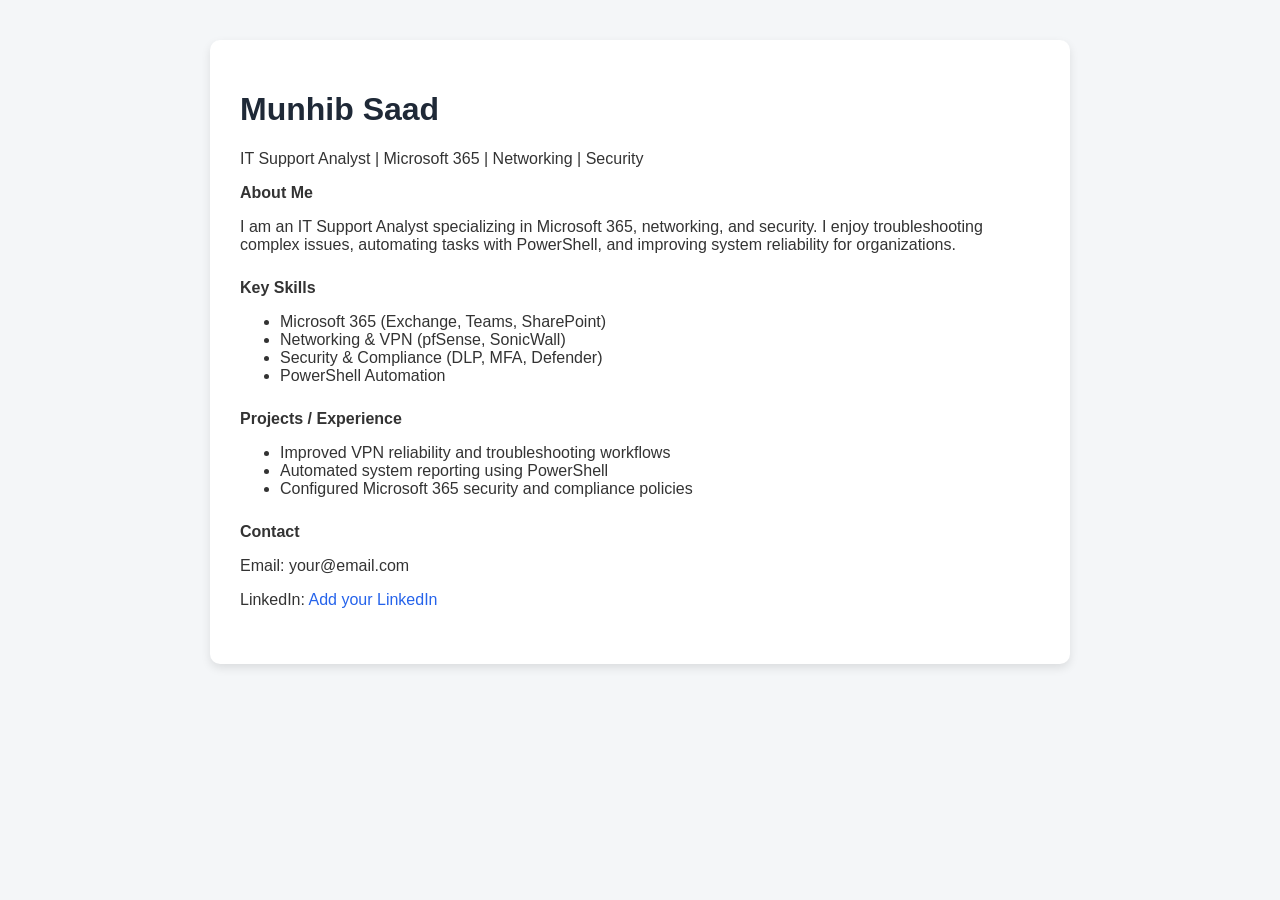
==== index.html @ c9fd9ea8 "Add initial HTML structure for personal webpage" ====
<!DOCTYPE html>
<html lang="en">
<head>
  <meta charset="UTF-8">
  <meta name="viewport" content="width=device-width, initial-scale=1.0">
  <title>Munhib Saad | IT Support Analyst</title>
  <style>
    body {
      font-family: Arial, sans-serif;
      margin: 40px;
      background: #f4f6f8;
      color: #333;
    }
    h1 {
      color: #1f2937;
    }
    .container {
      max-width: 800px;
      margin: auto;
      background: white;
      padding: 30px;
      border-radius: 10px;
      box-shadow: 0 4px 10px rgba(0,0,0,0.1);
    }
    .section {
      margin-bottom: 25px;
    }
    .title {
      font-weight: bold;
      margin-bottom: 10px;
    }
    a {
      color: #2563eb;
      text-decoration: none;
    }
  </style>
</head>
<body>
  <div class="container">
    <h1>Munhib Saad</h1>
    <p>IT Support Analyst | Microsoft 365 | Networking | Security</p>

    <div class="section">
      <div class="title">About Me</div>
      <p>
        I am an IT Support Analyst specializing in Microsoft 365, networking, and security. 
        I enjoy troubleshooting complex issues, automating tasks with PowerShell, 
        and improving system reliability for organizations.
      </p>
    </div>

    <div class="section">
      <div class="title">Key Skills</div>
      <ul>
        <li>Microsoft 365 (Exchange, Teams, SharePoint)</li>
        <li>Networking & VPN (pfSense, SonicWall)</li>
        <li>Security & Compliance (DLP, MFA, Defender)</li>
        <li>PowerShell Automation</li>
      </ul>
    </div>

    <div class="section">
      <div class="title">Projects / Experience</div>
      <ul>
        <li>Improved VPN reliability and troubleshooting workflows</li>
        <li>Automated system reporting using PowerShell</li>
        <li>Configured Microsoft 365 security and compliance policies</li>
      </ul>
    </div>

    <div class="section">
      <div class="title">Contact</div>
      <p>Email: your@email.com</p>
      <p>LinkedIn: <a href="#">Add your LinkedIn</a></p>
    </div>
  </div>
</body>
</html>
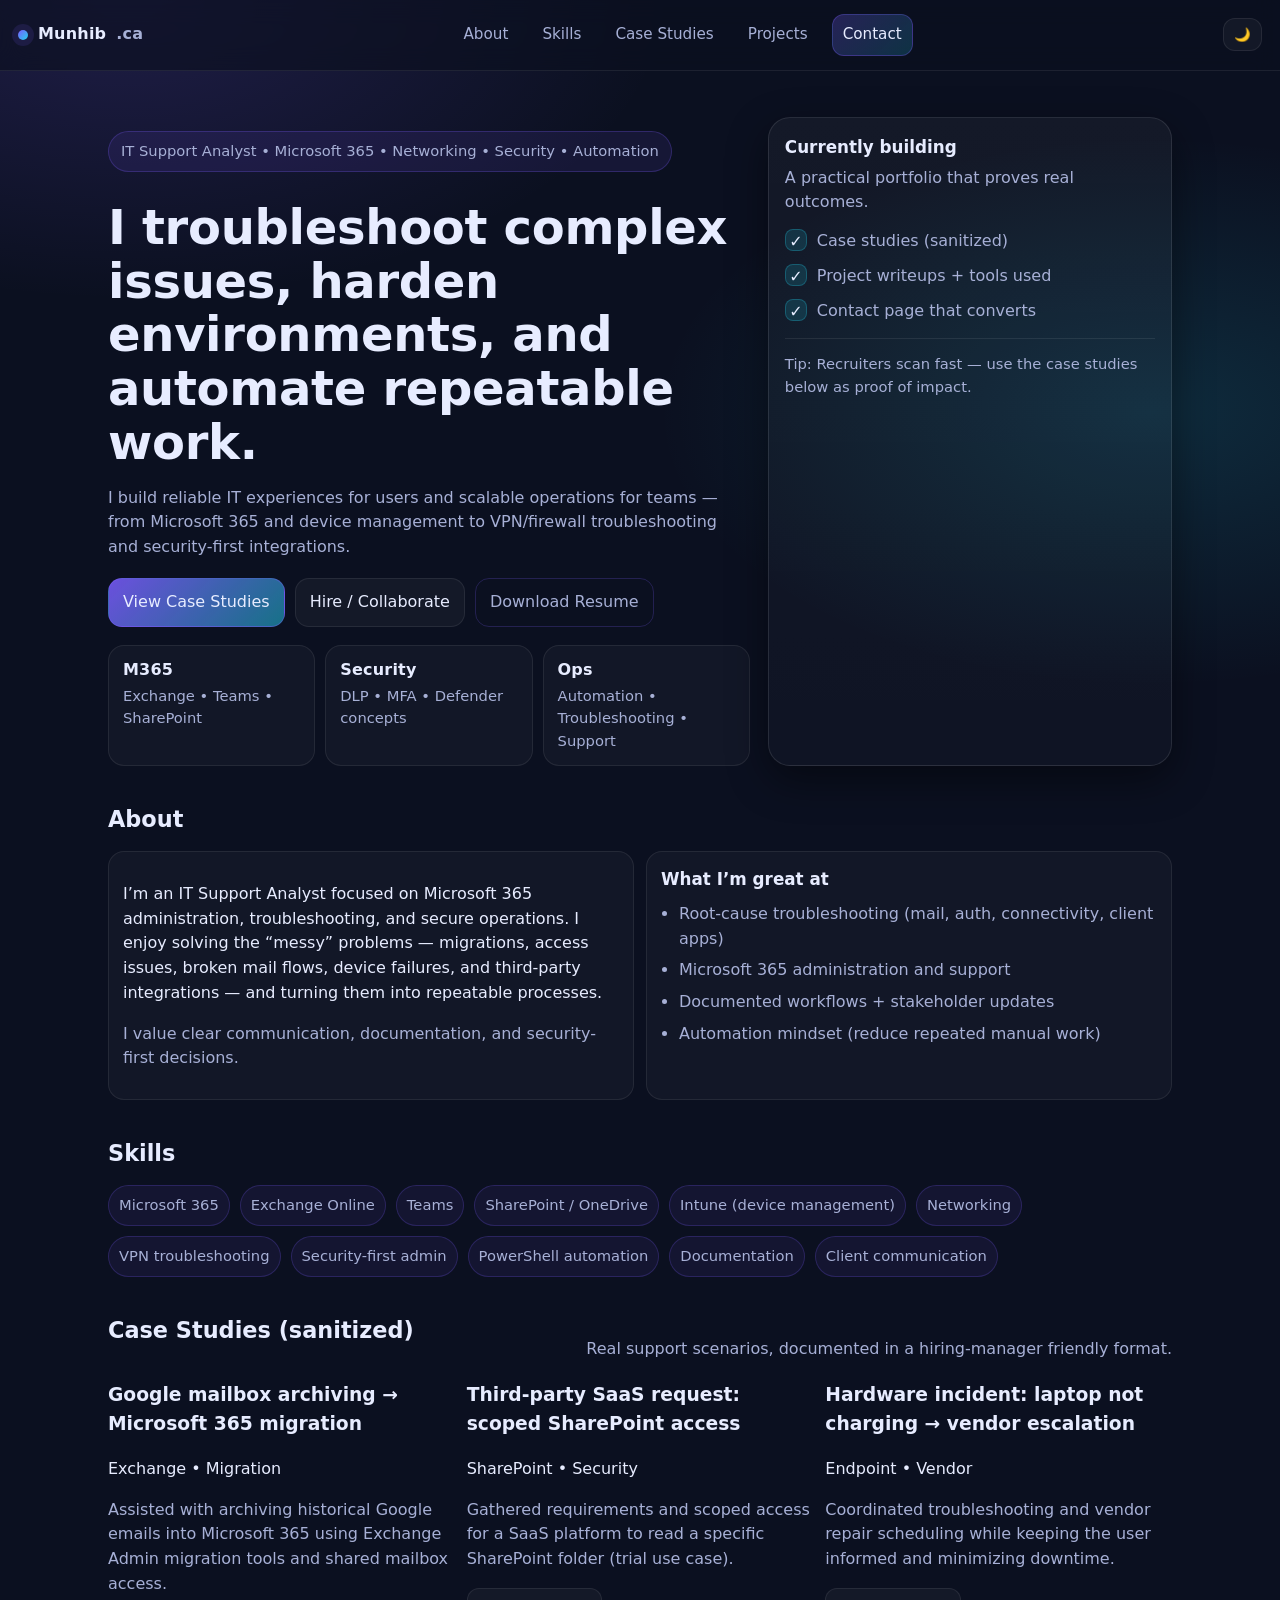
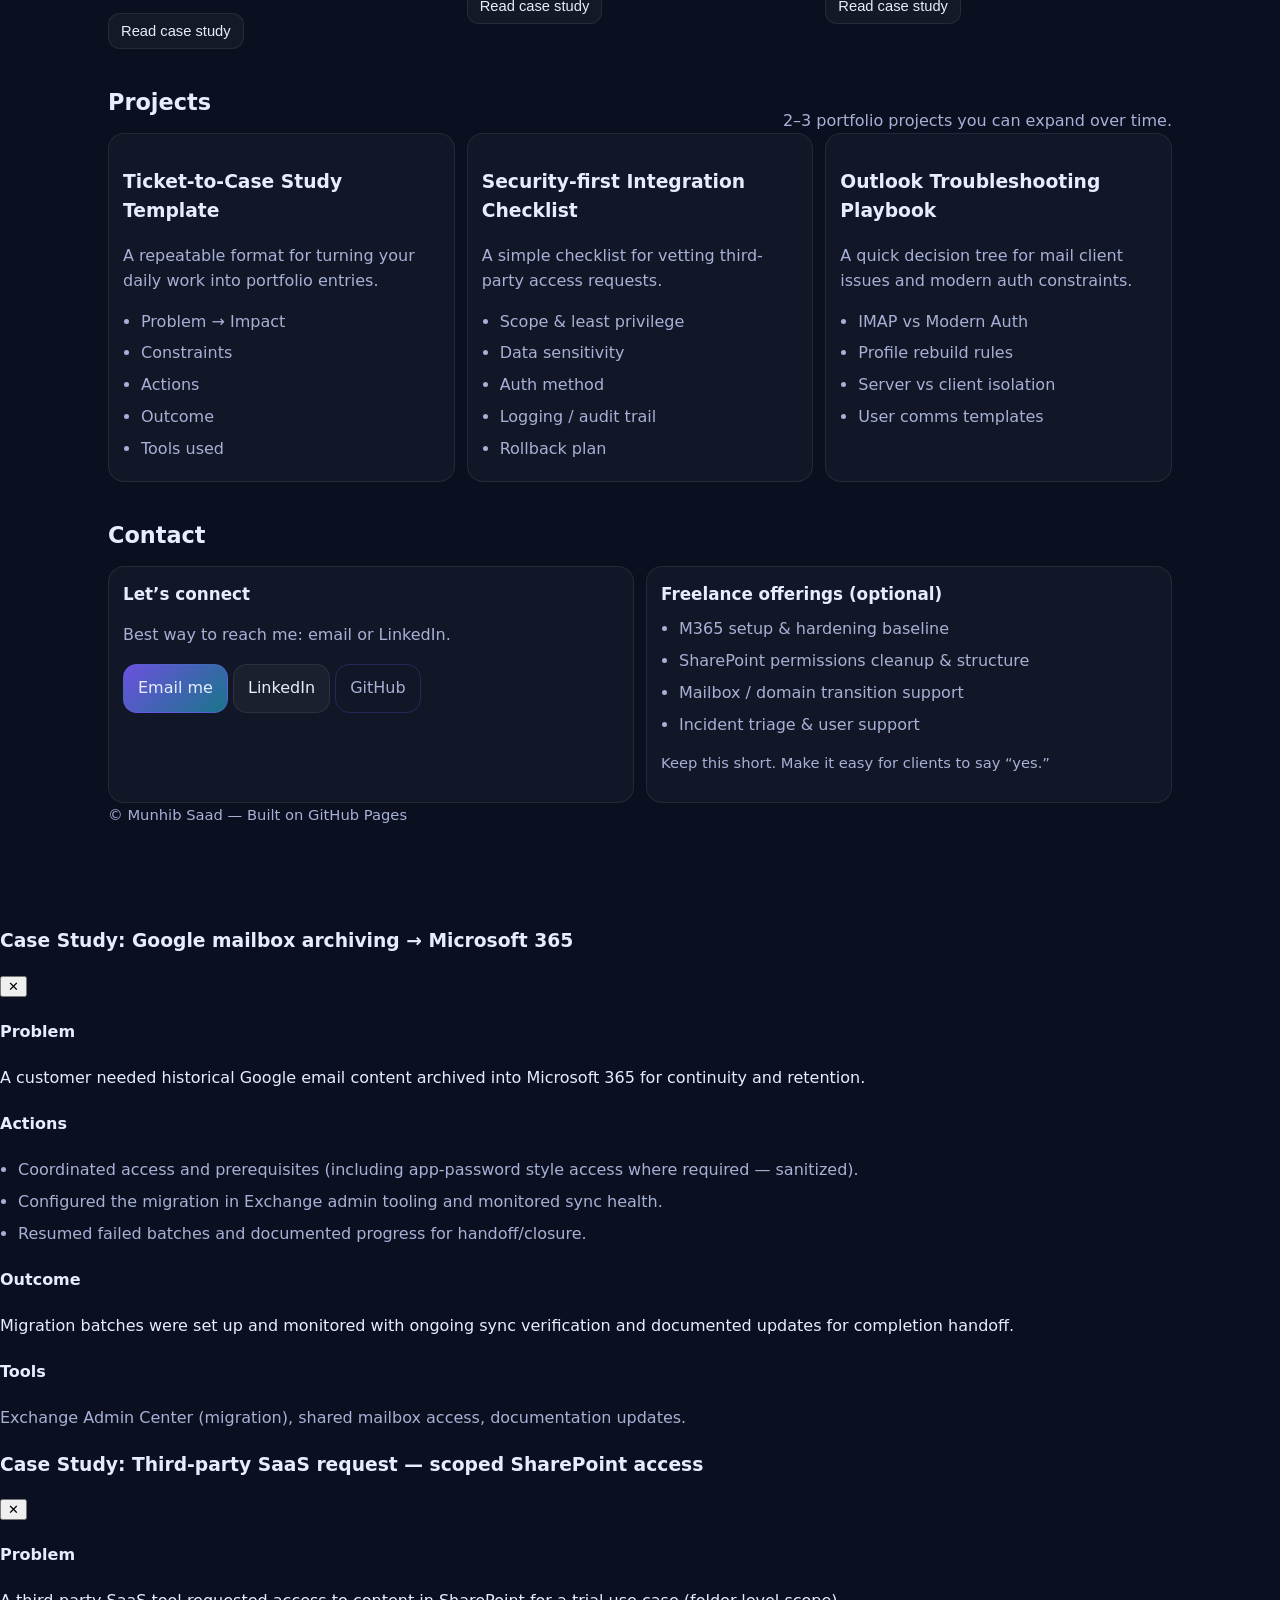
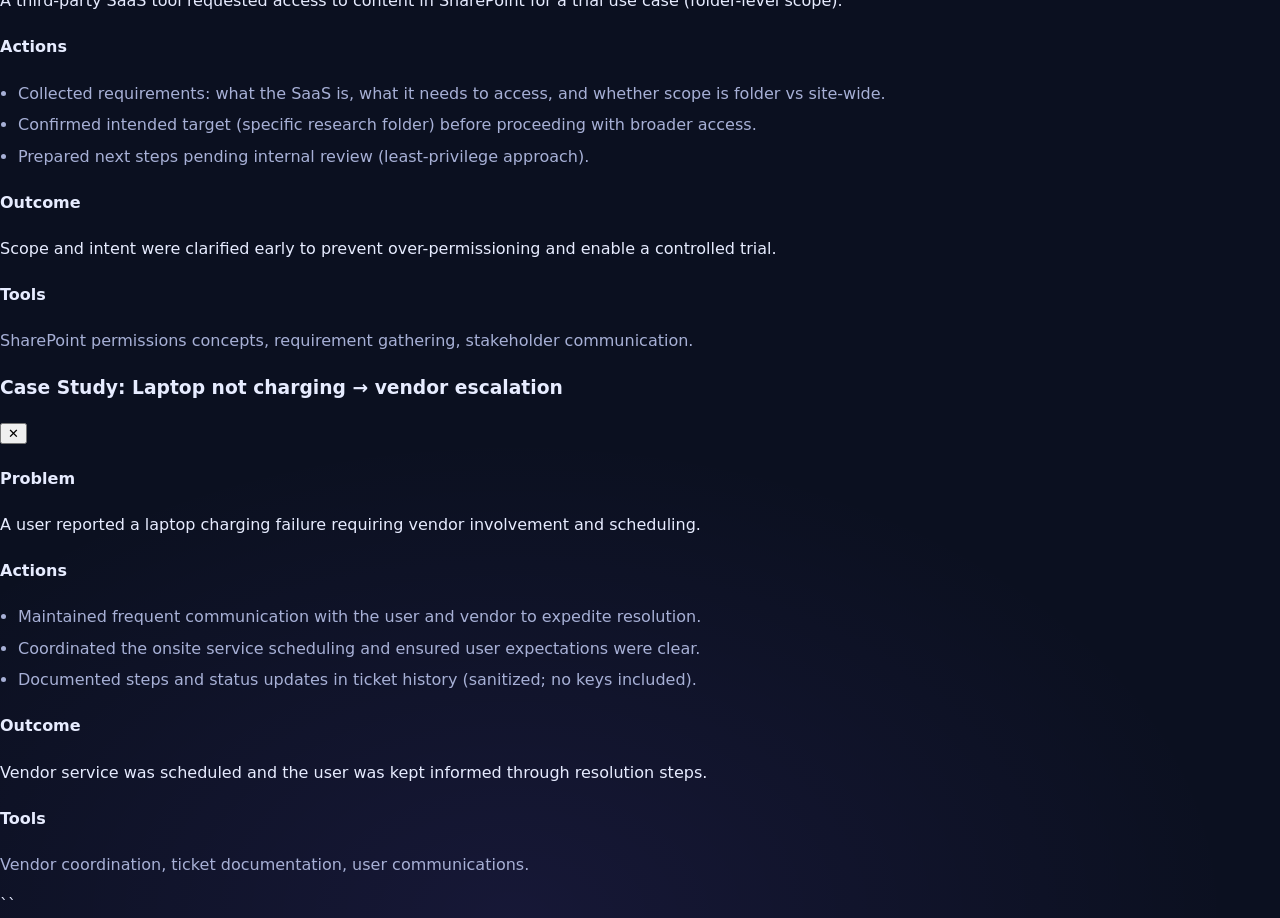
==== commit 4891f2d1: "Enhance SEO with meta tags and restructure header Added meta tags for SEO and improved header struct" ====
--- a/index.html
+++ b/index.html
@@ -1,78 +1,342 @@
 <!DOCTYPE html>
 <html lang="en">
 <head>
-  <meta charset="UTF-8">
-  <meta name="viewport" content="width=device-width, initial-scale=1.0">
+  <meta charset="UTF-8" />
+  <meta name="viewport" content="width=device-width, initial-scale=1.0" />
   <title>Munhib Saad | IT Support Analyst</title>
-  <style>
-    body {
-      font-family: Arial, sans-serif;
-      margin: 40px;
-      background: #f4f6f8;
-      color: #333;
-    }
-    h1 {
-      color: #1f2937;
-    }
-    .container {
-      max-width: 800px;
-      margin: auto;
-      background: white;
-      padding: 30px;
-      border-radius: 10px;
-      box-shadow: 0 4px 10px rgba(0,0,0,0.1);
-    }
-    .section {
-      margin-bottom: 25px;
-    }
-    .title {
-      font-weight: bold;
-      margin-bottom: 10px;
-    }
-    a {
-      color: #2563eb;
-      text-decoration: none;
-    }
-  </style>
+  <meta name="description" content="IT Support Analyst specializing in Microsoft 365, networking, security, and automation. Case studies, projects, and contact." />
+  <meta name="theme-color" content="#0b1020" />
+
+  <!-- Open Graph (optional but nice) -->
+  <meta property="og:title" content="Munhib Saad | IT Support Analyst" />
+  <meta property="og:description" content="Microsoft 365 • Networking • Security • Automation — Case Studies & Projects" />
+  <meta property="og:type" content="website" />
+
+  <link rel="stylesheet" href="assets/style.css" />
+
+  <!-- Simple JSON-LD for SEO -->
+  <script type="application/ld+json">
+  {
+    "@context": "https://schema.org",
+    "@type": "Person",
+    "name": "Munhib Saad",
+    "jobTitle": "IT Support Analyst",
+    "url": "https://munhib.ca",
+    "sameAs": [
+      "https://www.linkedin.com/in/YOUR-LINKEDIN"
+    ]
+  }
+  </script>
 </head>
+
 <body>
-  <div class="container">
-    <h1>Munhib Saad</h1>
-    <p>IT Support Analyst | Microsoft 365 | Networking | Security</p>
-
-    <div class="section">
-      <div class="title">About Me</div>
-      <p>
-        I am an IT Support Analyst specializing in Microsoft 365, networking, and security. 
-        I enjoy troubleshooting complex issues, automating tasks with PowerShell, 
-        and improving system reliability for organizations.
-      </p>
-    </div>
-
-    <div class="section">
-      <div class="title">Key Skills</div>
-      <ul>
-        <li>Microsoft 365 (Exchange, Teams, SharePoint)</li>
-        <li>Networking & VPN (pfSense, SonicWall)</li>
-        <li>Security & Compliance (DLP, MFA, Defender)</li>
-        <li>PowerShell Automation</li>
-      </ul>
-    </div>
-
-    <div class="section">
-      <div class="title">Projects / Experience</div>
-      <ul>
-        <li>Improved VPN reliability and troubleshooting workflows</li>
-        <li>Automated system reporting using PowerShell</li>
-        <li>Configured Microsoft 365 security and compliance policies</li>
-      </ul>
-    </div>
-
-    <div class="section">
-      <div class="title">Contact</div>
-      <p>Email: your@email.com</p>
-      <p>LinkedIn: <a href="#">Add your LinkedIn</a></p>
+  <header class="site-header">
+    <a class="logo" href="#top" aria-label="Home">
+      <span class="logo-dot"></span> Munhib<span class="muted">.ca</span>
+    </a>
+
+    <nav class="nav">
+      <a href="#about">About</a>
+      <a href="#skills">Skills</a>
+      <a href="#case-studies">Case Studies</a>
+      <a href="#projects">Projects</a>
+      <a href="#contact" class="nav-cta">Contact</a>
+    </nav>
+
+    <button class="theme-toggle" id="themeToggle" aria-label="Toggle theme">
+      <span id="themeIcon">🌙</span>
+    </button>
+  </header>
+
+  <main id="top">
+    <!-- HERO -->
+    <section class="hero">
+      <div class="hero-content">
+        <p class="pill">IT Support Analyst • Microsoft 365 • Networking • Security • Automation</p>
+        <h1>
+          I troubleshoot complex issues, harden environments, and automate repeatable work.
+        </h1>
+        <p class="subtitle">
+          I build reliable IT experiences for users and scalable operations for teams — from Microsoft 365 and device management
+          to VPN/firewall troubleshooting and security-first integrations.
+        </p>
+
+        <div class="hero-actions">
+          <a class="btn primary" href="#case-studies">View Case Studies</a>
+          <a class="btn" href="#contact">Hire / Collaborate</a>
+          <a class="btn ghost" href="assets/Munhib_Saad_Resume.pdf" target="_blank" rel="noopener">Download Resume</a>
+        </div>
+
+        <div class="hero-metrics">
+          <div class="metric">
+            <div class="metric-value">M365</div>
+            <div class="metric-label">Exchange • Teams • SharePoint</div>
+          </div>
+          <div class="metric">
+            <div class="metric-value">Security</div>
+            <div class="metric-label">DLP • MFA • Defender concepts</div>
+          </div>
+          <div class="metric">
+            <div class="metric-value">Ops</div>
+            <div class="metric-label">Automation • Troubleshooting • Support</div>
+          </div>
+        </div>
+      </div>
+
+      <div class="hero-card">
+        <div class="card-header">
+          <h2>Currently building</h2>
+          <p class="muted">A practical portfolio that proves real outcomes.</p>
+        </div>
+        <ul class="checklist">
+          <li><span class="check">✓</span> Case studies (sanitized)</li>
+          <li><span class="check">✓</span> Project writeups + tools used</li>
+          <li><span class="check">✓</span> Contact page that converts</li>
+        </ul>
+        <div class="divider"></div>
+        <p class="muted small">
+          Tip: Recruiters scan fast — use the case studies below as proof of impact.
+        </p>
+      </div>
+    </section>
+
+    <!-- ABOUT -->
+    <section class="section" id="about">
+      <h2>About</h2>
+      <div class="grid two">
+        <div class="panel">
+          <p>
+            I’m an IT Support Analyst focused on Microsoft 365 administration, troubleshooting, and secure operations.
+            I enjoy solving the “messy” problems — migrations, access issues, broken mail flows, device failures, and
+            third-party integrations — and turning them into repeatable processes.
+          </p>
+          <p class="muted">
+            I value clear communication, documentation, and security-first decisions.
+          </p>
+        </div>
+
+        <div class="panel">
+          <h3 class="panel-title">What I’m great at</h3>
+          <ul class="bullets">
+            <li>Root-cause troubleshooting (mail, auth, connectivity, client apps)</li>
+            <li>Microsoft 365 administration and support</li>
+            <li>Documented workflows + stakeholder updates</li>
+            <li>Automation mindset (reduce repeated manual work)</li>
+          </ul>
+        </div>
+      </div>
+    </section>
+
+    <!-- SKILLS -->
+    <section class="section" id="skills">
+      <h2>Skills</h2>
+      <div class="chips">
+        <span class="chip">Microsoft 365</span>
+        <span class="chip">Exchange Online</span>
+        <span class="chip">Teams</span>
+        <span class="chip">SharePoint / OneDrive</span>
+        <span class="chip">Intune (device management)</span>
+        <span class="chip">Networking</span>
+        <span class="chip">VPN troubleshooting</span>
+        <span class="chip">Security-first admin</span>
+        <span class="chip">PowerShell automation</span>
+        <span class="chip">Documentation</span>
+        <span class="chip">Client communication</span>
+      </div>
+    </section>
+
+    <!-- CASE STUDIES -->
+    <section class="section" id="case-studies">
+      <div class="section-head">
+        <h2>Case Studies (sanitized)</h2>
+        <p class="muted">Real support scenarios, documented in a hiring‑manager friendly format.</p>
+      </div>
+
+      <div class="cards">
+        <article class="card">
+          <div class="card-top">
+            <h3>Google mailbox archiving → Microsoft 365 migration</h3>
+            <span class="tag">Exchange • Migration</span>
+          </div>
+          <p class="muted">
+            Assisted with archiving historical Google emails into Microsoft 365 using Exchange Admin migration tools and shared mailbox access.
+          </p>
+          <button class="btn small" data-modal="cs1">Read case study</button>
+        </article>
+
+        <article class="card">
+          <div class="card-top">
+            <h3>Third‑party SaaS request: scoped SharePoint access</h3>
+            <span class="tag">SharePoint • Security</span>
+          </div>
+          <p class="muted">
+            Gathered requirements and scoped access for a SaaS platform to read a specific SharePoint folder (trial use case).
+          </p>
+          <button class="btn small" data-modal="cs2">Read case study</button>
+        </article>
+
+        <article class="card">
+          <div class="card-top">
+            <h3>Hardware incident: laptop not charging → vendor escalation</h3>
+            <span class="tag">Endpoint • Vendor</span>
+          </div>
+          <p class="muted">
+            Coordinated troubleshooting and vendor repair scheduling while keeping the user informed and minimizing downtime.
+          </p>
+          <button class="btn small" data-modal="cs3">Read case study</button>
+        </article>
+      </div>
+    </section>
+
+    <!-- PROJECTS -->
+    <section class="section" id="projects">
+      <div class="section-head">
+        <h2>Projects</h2>
+        <p class="muted">2–3 portfolio projects you can expand over time.</p>
+      </div>
+
+      <div class="grid three">
+        <div class="panel project">
+          <h3>Ticket-to-Case Study Template</h3>
+          <p class="muted">A repeatable format for turning your daily work into portfolio entries.</p>
+          <ul class="bullets">
+            <li>Problem → Impact</li>
+            <li>Constraints</li>
+            <li>Actions</li>
+            <li>Outcome</li>
+            <li>Tools used</li>
+          </ul>
+        </div>
+
+        <div class="panel project">
+          <h3>Security-first Integration Checklist</h3>
+          <p class="muted">A simple checklist for vetting third-party access requests.</p>
+          <ul class="bullets">
+            <li>Scope & least privilege</li>
+            <li>Data sensitivity</li>
+            <li>Auth method</li>
+            <li>Logging / audit trail</li>
+            <li>Rollback plan</li>
+          </ul>
+        </div>
+
+        <div class="panel project">
+          <h3>Outlook Troubleshooting Playbook</h3>
+          <p class="muted">A quick decision tree for mail client issues and modern auth constraints.</p>
+          <ul class="bullets">
+            <li>IMAP vs Modern Auth</li>
+            <li>Profile rebuild rules</li>
+            <li>Server vs client isolation</li>
+            <li>User comms templates</li>
+          </ul>
+        </div>
+      </div>
+    </section>
+
+    <!-- CONTACT -->
+    <section class="section" id="contact">
+      <h2>Contact</h2>
+      <div class="grid two">
+        <div class="panel">
+          <h3 class="panel-title">Let’s connect</h3>
+          <p class="muted">
+            Best way to reach me: email or LinkedIn.
+          </p>
+          <div class="contact-buttons">
+            <a class="btn primary" href="mailto:YOUR.EMAIL@DOMAIN.COM">Email me</a>
+            <a class="btn" href="https://www.linkedin.com/in/YOUR-LINKEDIN" target="_blank" rel="noopener">LinkedIn</a>
+            <a class="btn ghost" href="https://github.com/underworld16190" target="_blank" rel="noopener">GitHub</a>
+          </div>
+        </div>
+
+        <div class="panel">
+          <h3 class="panel-title">Freelance offerings (optional)</h3>
+          <ul class="bullets">
+            <li>M365 setup & hardening baseline</li>
+            <li>SharePoint permissions cleanup & structure</li>
+            <li>Mailbox / domain transition support</li>
+            <li>Incident triage & user support</li>
+          </ul>
+          <p class="muted small">Keep this short. Make it easy for clients to say “yes.”</p>
+        </div>
+      </div>
+      <footer class="footer">
+        <span class="muted small">© <span id="year"></span> Munhib Saad — Built on GitHub Pages</span>
+      </footer>
+    </section>
+  </main>
+
+  <!-- MODALS -->
+  <div class="modal" id="cs1" aria-hidden="true">
+    <div class="modal-card" role="dialog" aria-modal="true" aria-labelledby="cs1title">
+      <div class="modal-head">
+        <h3 id="cs1title">Case Study: Google mailbox archiving → Microsoft 365</h3>
+        <button class="icon-btn" data-close aria-label="Close">✕</button>
+      </div>
+      <div class="modal-body">
+        <h4>Problem</h4>
+        <p>A customer needed historical Google email content archived into Microsoft 365 for continuity and retention.</p>
+        <h4>Actions</h4>
+        <ul class="bullets">
+          <li>Coordinated access and prerequisites (including app-password style access where required — sanitized).</li>
+          <li>Configured the migration in Exchange admin tooling and monitored sync health.</li>
+          <li>Resumed failed batches and documented progress for handoff/closure.</li>
+        </ul>
+        <h4>Outcome</h4>
+        <p>Migration batches were set up and monitored with ongoing sync verification and documented updates for completion handoff.</p>
+        <h4>Tools</h4>
+        <p class="muted">Exchange Admin Center (migration), shared mailbox access, documentation updates.</p>
+      </div>
     </div>
   </div>
+
+  <div class="modal" id="cs2" aria-hidden="true">
+    <div class="modal-card" role="dialog" aria-modal="true" aria-labelledby="cs2title">
+      <div class="modal-head">
+        <h3 id="cs2title">Case Study: Third-party SaaS request — scoped SharePoint access</h3>
+        <button class="icon-btn" data-close aria-label="Close">✕</button>
+      </div>
+      <div class="modal-body">
+        <h4>Problem</h4>
+        <p>A third-party SaaS tool requested access to content in SharePoint for a trial use case (folder-level scope).</p>
+        <h4>Actions</h4>
+        <ul class="bullets">
+          <li>Collected requirements: what the SaaS is, what it needs to access, and whether scope is folder vs site-wide.</li>
+          <li>Confirmed intended target (specific research folder) before proceeding with broader access.</li>
+          <li>Prepared next steps pending internal review (least-privilege approach).</li>
+        </ul>
+        <h4>Outcome</h4>
+        <p>Scope and intent were clarified early to prevent over-permissioning and enable a controlled trial.</p>
+        <h4>Tools</h4>
+        <p class="muted">SharePoint permissions concepts, requirement gathering, stakeholder communication.</p>
+      </div>
+    </div>
+  </div>
+
+  <div class="modal" id="cs3" aria-hidden="true">
+    <div class="modal-card" role="dialog" aria-modal="true" aria-labelledby="cs3title">
+      <div class="modal-head">
+        <h3 id="cs3title">Case Study: Laptop not charging → vendor escalation</h3>
+        <button class="icon-btn" data-close aria-label="Close">✕</button>
+      </div>
+      <div class="modal-body">
+        <h4>Problem</h4>
+        <p>A user reported a laptop charging failure requiring vendor involvement and scheduling.</p>
+        <h4>Actions</h4>
+        <ul class="bullets">
+          <li>Maintained frequent communication with the user and vendor to expedite resolution.</li>
+          <li>Coordinated the onsite service scheduling and ensured user expectations were clear.</li>
+          <li>Documented steps and status updates in ticket history (sanitized; no keys included).</li>
+        </ul>
+        <h4>Outcome</h4>
+        <p>Vendor service was scheduled and the user was kept informed through resolution steps.</p>
+        <h4>Tools</h4>
+        <p class="muted">Vendor coordination, ticket documentation, user communications.</p>
+      </div>
+    </div>
+  </div>
+
+  <script src="assets/script.js"></script>
 </body>
 </html>
+``
--- a/assets/style.css
+++ b/assets/style.css
@@ -0,0 +1,239 @@
+:root{
+  --bg:#0b1020;
+  --panel:#0f1730;
+  --panel2:#0c1328;
+  --text:#e7ecff;
+  --muted:#a7b0d6;
+  --line:rgba(255,255,255,.08);
+  --brand:#7c5cff;
+  --brand2:#22d3ee;
+  --shadow: 0 14px 40px rgba(0,0,0,.45);
+  --radius: 16px;
+  --radius2: 22px;
+  --max: 1100px;
+  --mono: ui-monospace, SFMono-Regular, Menlo, Monaco, Consolas, "Liberation Mono", "Courier New", monospace;
+  --sans: ui-sans-serif, system-ui, -apple-system, Segoe UI, Roboto, Arial, "Apple Color Emoji","Segoe UI Emoji";
+}
+
+*{box-sizing:border-box}
+html,body{margin:0; padding:0}
+body{
+  font-family: var(--sans);
+  background:
+    radial-gradient(900px 500px at 10% 0%, rgba(124,92,255,.18), transparent 60%),
+    radial-gradient(900px 500px at 90% 10%, rgba(34,211,238,.14), transparent 55%),
+    radial-gradient(1200px 800px at 40% 100%, rgba(124,92,255,.10), transparent 60%),
+    var(--bg);
+  color: var(--text);
+  line-height: 1.55;
+}
+
+a{color:inherit; text-decoration:none}
+a:hover{opacity:.92}
+
+.muted{color:var(--muted)}
+.small{font-size:.92rem}
+
+.site-header{
+  position: sticky;
+  top:0;
+  z-index:50;
+  display:flex;
+  align-items:center;
+  justify-content:space-between;
+  gap:16px;
+  padding:14px 18px;
+  border-bottom:1px solid var(--line);
+  backdrop-filter: blur(12px);
+  background: rgba(11,16,32,.65);
+}
+
+.logo{
+  display:flex;
+  align-items:center;
+  gap:10px;
+  font-weight:700;
+  letter-spacing:.2px;
+}
+.logo-dot{
+  width:10px; height:10px;
+  border-radius:999px;
+  background: linear-gradient(135deg, var(--brand), var(--brand2));
+  box-shadow: 0 0 0 6px rgba(124,92,255,.12);
+}
+.nav{
+  display:flex;
+  gap:14px;
+  align-items:center;
+  font-size:.95rem;
+}
+.nav a{
+  padding:8px 10px;
+  border-radius:12px;
+  color: var(--muted);
+}
+.nav a:hover{
+  background: rgba(255,255,255,.06);
+  color: var(--text);
+}
+.nav-cta{
+  background: linear-gradient(135deg, rgba(124,92,255,.25), rgba(34,211,238,.18));
+  color: var(--text) !important;
+  border: 1px solid rgba(124,92,255,.30);
+}
+
+.theme-toggle{
+  border:1px solid var(--line);
+  background: rgba(255,255,255,.04);
+  color: var(--text);
+  padding:8px 10px;
+  border-radius:12px;
+  cursor:pointer;
+}
+
+main{max-width: var(--max); margin: 0 auto; padding: 28px 18px 80px}
+
+.hero{
+  display:grid;
+  grid-template-columns: 1.35fr .85fr;
+  gap:18px;
+  align-items:stretch;
+  padding-top: 18px;
+}
+@media (max-width: 920px){
+  .hero{grid-template-columns:1fr}
+  .nav{display:none}
+}
+
+.pill{
+  display:inline-flex;
+  gap:10px;
+  align-items:center;
+  padding:8px 12px;
+  border:1px solid rgba(124,92,255,.25);
+  background: rgba(124,92,255,.10);
+  border-radius:999px;
+  color: var(--muted);
+  font-size:.92rem;
+}
+
+.hero-content h1{
+  margin:14px 0 10px;
+  font-size: clamp(2.05rem, 4vw, 3rem);
+  line-height: 1.12;
+  letter-spacing: -.3px;
+}
+.subtitle{color: var(--muted); max-width: 62ch}
+
+.hero-actions{
+  display:flex;
+  flex-wrap: wrap;
+  gap:10px;
+  margin: 18px 0 18px;
+}
+
+.btn{
+  display:inline-flex;
+  align-items:center;
+  justify-content:center;
+  gap:10px;
+  padding:11px 14px;
+  border-radius: 14px;
+  border: 1px solid var(--line);
+  background: rgba(255,255,255,.04);
+  color: var(--text);
+  cursor:pointer;
+  transition: transform .06s ease, background .2s ease, border-color .2s ease;
+}
+.btn:hover{background: rgba(255,255,255,.06)}
+.btn:active{transform: translateY(1px)}
+.btn.primary{
+  background: linear-gradient(135deg, rgba(124,92,255,.85), rgba(34,211,238,.50));
+  border-color: rgba(124,92,255,.35);
+}
+.btn.ghost{
+  background: transparent;
+  border-color: rgba(124,92,255,.22);
+  color: var(--muted);
+}
+.btn.small{padding:9px 12px; border-radius: 12px; font-size:.92rem}
+
+.hero-metrics{
+  display:grid;
+  grid-template-columns: repeat(3, 1fr);
+  gap:10px;
+  margin-top: 8px;
+}
+@media (max-width: 680px){
+  .hero-metrics{grid-template-columns:1fr}
+}
+.metric{
+  border:1px solid var(--line);
+  background: rgba(255,255,255,.03);
+  border-radius: var(--radius);
+  padding: 12px 14px;
+}
+.metric-value{font-weight:700; letter-spacing:.2px}
+.metric-label{color: var(--muted); font-size:.92rem; margin-top: 2px}
+
+.hero-card{
+  border: 1px solid rgba(255,255,255,.10);
+  background: linear-gradient(180deg, rgba(255,255,255,.04), rgba(255,255,255,.02));
+  border-radius: var(--radius2);
+  padding: 16px 16px 14px;
+  box-shadow: var(--shadow);
+}
+.card-header h2{margin:0; font-size:1.05rem}
+.card-header p{margin:6px 0 0}
+.checklist{list-style:none; padding:0; margin:14px 0 0}
+.checklist li{display:flex; gap:10px; align-items:flex-start; margin:10px 0; color: var(--muted)}
+.check{
+  display:inline-grid;
+  place-items:center;
+  width:22px; height:22px;
+  border-radius: 8px;
+  background: rgba(34,211,238,.14);
+  border: 1px solid rgba(34,211,238,.25);
+  color: var(--text);
+  flex: 0 0 22px;
+}
+.divider{height:1px; background: var(--line); margin: 14px 0}
+
+.section{padding-top: 36px}
+.section h2{margin:0 0 14px; font-size:1.4rem}
+.section-head{display:flex; align-items:flex-end; justify-content:space-between; gap:10px}
+.section-head p{margin:0}
+
+.grid{display:grid; gap:12px}
+.grid.two{grid-template-columns: repeat(2, 1fr)}
+.grid.three{grid-template-columns: repeat(3, 1fr)}
+@media (max-width: 920px){
+  .grid.two,.grid.three{grid-template-columns:1fr}
+}
+
+.panel{
+  border:1px solid var(--line);
+  background: rgba(255,255,255,.03);
+  border-radius: var(--radius);
+  padding: 14px 14px 12px;
+}
+.panel-title{margin:0 0 10px; font-size:1.05rem}
+.bullets{margin:10px 0 0; padding-left: 18px; color: var(--muted)}
+.bullets li{margin:7px 0}
+
+.chips{display:flex; flex-wrap:wrap; gap:10px}
+.chip{
+  border:1px solid rgba(124,92,255,.22);
+  background: rgba(124,92,255,.08);
+  color: var(--muted);
+  padding:8px 10px;
+  border-radius: 999px;
+  font-size:.92rem;
+}
+
+.cards{
+  display:grid;
+  grid-template-columns: repeat(3, 1fr);
+  gap:12px;
+}
+@media (max-width: 980px){
